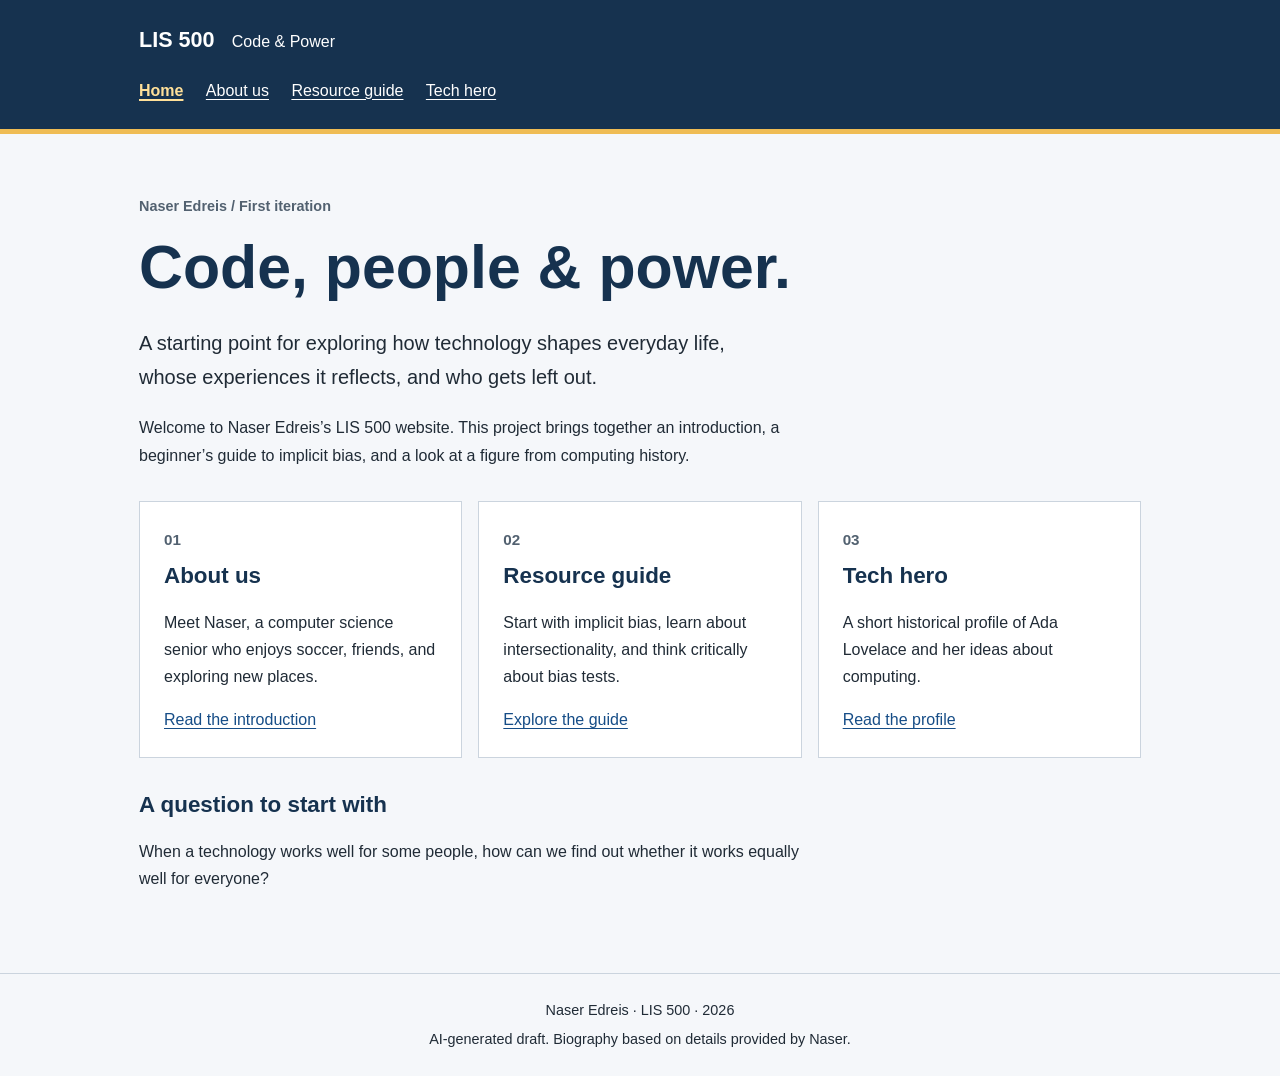
==== index.html @ 10c44515 "Add AI-generated LIS 500 first-iteration draft Add four linked HTML pages, shared CSS, and a resourc" ====
<!DOCTYPE html>
<html lang="en">
<head>
<meta charset="utf-8">
<meta name="viewport" content="width=device-width, initial-scale=1">
<meta name="description" content="Naser Edreis’s LIS 500 project draft: technology, bias, and computing history.">
<title>Home | Naser Edreis · LIS 500</title>
<link rel="stylesheet" href="stylepage.css">
</head>
<body>
<!-- AI-generated draft. The welcome page uses three sections to make the available destinations easy to scan. There is no automatic animation or carousel, so visitors control where they go next.
The page uses standard HTML landmarks so that the navigation, main content, and footer have clear purposes. A skip link lets keyboard users move directly to the main section. All visual rules are stored in stylepage.css instead of being repeated inside the HTML. Relative links keep the pages connected when the folder is published through GitHub Pages. The navigation marks the current page with aria-current, which gives assistive technology more information than color alone. Headings follow a logical order, and paragraphs stay fairly short to support reading on smaller screens. The layout avoids JavaScript because ordinary links and native HTML already provide the interactions this draft needs. These implementation comments were written by AI, not by the student. Student initials must only be added to explanations the student actually authors. -->
<a class="skip" href="#main">Skip to content</a>
<header><div class="header-inner"><a class="brand" href="index.html">LIS 500 <span>Code &amp; Power</span></a><nav aria-label="Main navigation"><a href="index.html" aria-current="page">Home</a><a href="about.html">About us</a><a href="resources.html">Resource guide</a><a href="heroes.html">Tech hero</a></nav></div></header>
<main id="main"><p class="eyebrow">Naser Edreis / First iteration</p><h1>Code, people & power.</h1><p class="intro">A starting point for exploring how technology shapes everyday life, whose experiences it reflects, and who gets left out.</p><p>Welcome to Naser Edreis’s LIS 500 website. This project brings together an introduction, a beginner’s guide to implicit bias, and a look at a figure from computing history.</p><div class="cards"><section><span class="number">01</span><h2>About us</h2><p>Meet Naser, a computer science senior who enjoys soccer, friends, and exploring new places.</p><a href="about.html">Read the introduction</a></section><section><span class="number">02</span><h2>Resource guide</h2><p>Start with implicit bias, learn about intersectionality, and think critically about bias tests.</p><a href="resources.html">Explore the guide</a></section><section><span class="number">03</span><h2>Tech hero</h2><p>A short historical profile of Ada Lovelace and her ideas about computing.</p><a href="heroes.html">Read the profile</a></section></div><section><h2>A question to start with</h2><p>When a technology works well for some people, how can we find out whether it works equally well for everyone?</p></section></main>
<footer><p>Naser Edreis · LIS 500 · 2026</p><p>AI-generated draft. Biography based on details provided by Naser.</p></footer>
</body>
</html>
---- stylepage.css ----
/* AI-generated draft stylesheet. One external file keeps spacing, colors, and
navigation consistent across all four pages. System fonts avoid extra downloads.
The layout wraps on small screens and uses relative units for readable text. */
* { box-sizing: border-box; }
body { margin: 0; color: #202b36; background: #f5f7fa; font-family: Arial, sans-serif; font-size: 1rem; line-height: 1.7; }
a { color: #164d87; text-underline-offset: .2em; }
a:hover { text-decoration-thickness: .15em; }
a:focus-visible, summary:focus-visible { outline: 3px solid #b65000; outline-offset: 5px; }
header { background: #16324f; color: white; border-bottom: 5px solid #efbc54; }
.header-inner { max-width: 1050px; margin: auto; padding: 1.4rem 1.5rem; }
.brand { color: white; font-size: 1.35rem; font-weight: bold; text-decoration: none; }
.brand span { font-size: 1rem; font-weight: normal; margin-left: .7rem; }
nav { display: flex; flex-wrap: wrap; gap: .5rem 1.4rem; margin-top: .9rem; }
header nav a { color: white; padding: .2rem 0; }
nav a[aria-current="page"] { color: #ffe099; font-weight: bold; text-decoration-thickness: .15em; }
main { max-width: 1050px; margin: auto; padding: 2.8rem 1.5rem 4rem; min-height: 65vh; }
h1 { font-size: clamp(2rem, 5vw, 3.8rem); line-height: 1.15; margin: .4rem 0 1.5rem; color: #16324f; }
h2 { font-size: 1.4rem; line-height: 1.3; color: #16324f; }
p, li { max-width: 75ch; }
.intro { font-size: 1.25rem; max-width: 58ch; }
.eyebrow { font-weight: bold; color: #526170; font-size: .9rem; }
section, article { margin-top: 2rem; }
.cards { display: grid; grid-template-columns: repeat(3, 1fr); gap: 1rem; margin: 2rem 0; }
.cards section, .bio { background: white; border: 1px solid #cbd4de; padding: 1.5rem; margin: 0; }
.number { font-size: .95rem; font-weight: bold; color: #526170; }
.cards h2 { margin-top: .5rem; }
.note { padding: 1rem; background: #fff3d7; border-left: 4px solid #9c6400; }
.contents { padding: 1rem; border: 1px solid #cbd4de; background: white; }
figure { margin: 1.5rem 0; }
img { max-width: 100%; height: auto; }
figcaption { color: #526170; font-size: .9rem; }
details { border: 1px solid #cbd4de; padding: 1rem; background: white; }
summary { cursor: pointer; font-weight: bold; }
footer { border-top: 1px solid #cbd4de; padding: 1.3rem 1.5rem; text-align: center; font-size: .9rem; }
footer p { margin: .25rem auto; }
.skip { position: absolute; left: -9999px; top: .5rem; padding: .5rem; background: white; }
.skip:focus { left: .5rem; }
@media (max-width: 650px) { .cards { grid-template-columns: 1fr; } main { padding-top: 1.8rem; } .brand span { display: block; margin-left: 0; } }
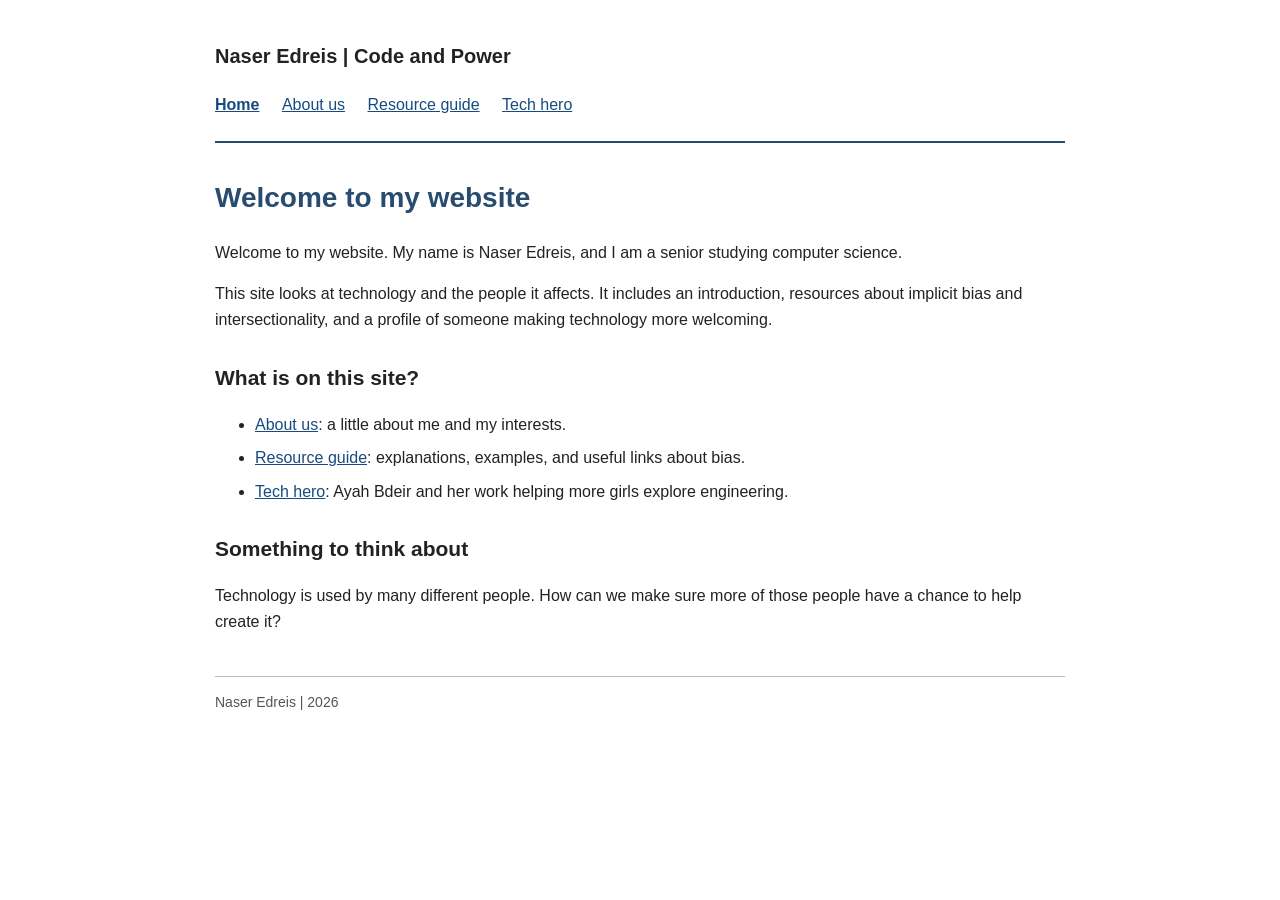
==== commit 0c0b2e01: "Simplify layout and feature Ayah Bdeir" ====
--- a/index.html
+++ b/index.html
@@ -1,18 +1,54 @@
 <!DOCTYPE html>
 <html lang="en">
 <head>
-<meta charset="utf-8">
-<meta name="viewport" content="width=device-width, initial-scale=1">
-<meta name="description" content="Naser Edreis’s LIS 500 project draft: technology, bias, and computing history.">
-<title>Home | Naser Edreis · LIS 500</title>
-<link rel="stylesheet" href="stylepage.css">
+  <meta charset="utf-8">
+  <meta name="viewport" content="width=device-width, initial-scale=1">
+  <meta name="description" content="Naser Edreis’s website about technology, implicit bias, and inclusion.">
+  <title>Home | Naser Edreis</title>
+  <link rel="stylesheet" href="stylepage.css">
 </head>
 <body>
-<!-- AI-generated draft. The welcome page uses three sections to make the available destinations easy to scan. There is no automatic animation or carousel, so visitors control where they go next.
-The page uses standard HTML landmarks so that the navigation, main content, and footer have clear purposes. A skip link lets keyboard users move directly to the main section. All visual rules are stored in stylepage.css instead of being repeated inside the HTML. Relative links keep the pages connected when the folder is published through GitHub Pages. The navigation marks the current page with aria-current, which gives assistive technology more information than color alone. Headings follow a logical order, and paragraphs stay fairly short to support reading on smaller screens. The layout avoids JavaScript because ordinary links and native HTML already provide the interactions this draft needs. These implementation comments were written by AI, not by the student. Student initials must only be added to explanations the student actually authors. -->
-<a class="skip" href="#main">Skip to content</a>
-<header><div class="header-inner"><a class="brand" href="index.html">LIS 500 <span>Code &amp; Power</span></a><nav aria-label="Main navigation"><a href="index.html" aria-current="page">Home</a><a href="about.html">About us</a><a href="resources.html">Resource guide</a><a href="heroes.html">Tech hero</a></nav></div></header>
-<main id="main"><p class="eyebrow">Naser Edreis / First iteration</p><h1>Code, people & power.</h1><p class="intro">A starting point for exploring how technology shapes everyday life, whose experiences it reflects, and who gets left out.</p><p>Welcome to Naser Edreis’s LIS 500 website. This project brings together an introduction, a beginner’s guide to implicit bias, and a look at a figure from computing history.</p><div class="cards"><section><span class="number">01</span><h2>About us</h2><p>Meet Naser, a computer science senior who enjoys soccer, friends, and exploring new places.</p><a href="about.html">Read the introduction</a></section><section><span class="number">02</span><h2>Resource guide</h2><p>Start with implicit bias, learn about intersectionality, and think critically about bias tests.</p><a href="resources.html">Explore the guide</a></section><section><span class="number">03</span><h2>Tech hero</h2><p>A short historical profile of Ada Lovelace and her ideas about computing.</p><a href="heroes.html">Read the profile</a></section></div><section><h2>A question to start with</h2><p>When a technology works well for some people, how can we find out whether it works equally well for everyone?</p></section></main>
-<footer><p>Naser Edreis · LIS 500 · 2026</p><p>AI-generated draft. Biography based on details provided by Naser.</p></footer>
+<!--
+The home page introduces the site before listing its three main sections. An unordered
+list keeps the links simple and easy to find. The pages share one external stylesheet
+named stylepage.css. Keeping the visual rules in one file makes it easier to change the
+whole site without editing each page separately. The navigation uses normal links rather
+than buttons because each link opens a different page. The current page is marked with
+aria-current so its location is available to screen readers as well as sighted readers. A
+skip link appears when it receives keyboard focus and leads directly to the main content.
+The layout uses a single column with a maximum width so paragraphs do not stretch across a
+large screen. Smaller screens keep the same reading order. There are no scripts, animated
+sections, or inline style attributes. Headings divide the content into topics, and the
+footer gives the site a consistent ending.
+-->
+  <a class="skip" href="#main">Skip to content</a>
+  <header>
+    <p class="site-name">Naser Edreis | Code and Power</p>
+    <nav aria-label="Main navigation">
+      <a href="index.html" aria-current="page">Home</a>
+      <a href="about.html">About us</a>
+      <a href="resources.html">Resource guide</a>
+      <a href="heroes.html">Tech hero</a>
+    </nav>
+  </header>
+  <main id="main">
+    <h1>Welcome to my website</h1>
+    <p>Welcome to my website. My name is Naser Edreis, and I am a senior studying computer science.</p>
+    <p>This site looks at technology and the people it affects. It includes an introduction, resources about implicit bias and intersectionality, and a profile of someone making technology more welcoming.</p>
+    <h2>What is on this site?</h2>
+    <ul>
+    <li>
+    <a href="about.html">About us</a>: a little about me and my interests.</li>
+    <li>
+    <a href="resources.html">Resource guide</a>: explanations, examples, and useful links about bias.</li>
+    <li>
+    <a href="heroes.html">Tech hero</a>: Ayah Bdeir and her work helping more girls explore engineering.</li>
+    </ul>
+    <h2>Something to think about</h2>
+    <p>Technology is used by many different people. How can we make sure more of those people have a chance to help create it?</p>
+  </main>
+  <footer>
+    <p>Naser Edreis | 2026</p>
+  </footer>
 </body>
 </html>
--- a/stylepage.css
+++ b/stylepage.css
@@ -1,38 +1,36 @@
-/* AI-generated draft stylesheet. One external file keeps spacing, colors, and
-navigation consistent across all four pages. System fonts avoid extra downloads.
-The layout wraps on small screens and uses relative units for readable text. */
-* { box-sizing: border-box; }
-body { margin: 0; color: #202b36; background: #f5f7fa; font-family: Arial, sans-serif; font-size: 1rem; line-height: 1.7; }
-a { color: #164d87; text-underline-offset: .2em; }
-a:hover { text-decoration-thickness: .15em; }
-a:focus-visible, summary:focus-visible { outline: 3px solid #b65000; outline-offset: 5px; }
-header { background: #16324f; color: white; border-bottom: 5px solid #efbc54; }
-.header-inner { max-width: 1050px; margin: auto; padding: 1.4rem 1.5rem; }
-.brand { color: white; font-size: 1.35rem; font-weight: bold; text-decoration: none; }
-.brand span { font-size: 1rem; font-weight: normal; margin-left: .7rem; }
-nav { display: flex; flex-wrap: wrap; gap: .5rem 1.4rem; margin-top: .9rem; }
-header nav a { color: white; padding: .2rem 0; }
-nav a[aria-current="page"] { color: #ffe099; font-weight: bold; text-decoration-thickness: .15em; }
-main { max-width: 1050px; margin: auto; padding: 2.8rem 1.5rem 4rem; min-height: 65vh; }
-h1 { font-size: clamp(2rem, 5vw, 3.8rem); line-height: 1.15; margin: .4rem 0 1.5rem; color: #16324f; }
-h2 { font-size: 1.4rem; line-height: 1.3; color: #16324f; }
-p, li { max-width: 75ch; }
-.intro { font-size: 1.25rem; max-width: 58ch; }
-.eyebrow { font-weight: bold; color: #526170; font-size: .9rem; }
-section, article { margin-top: 2rem; }
-.cards { display: grid; grid-template-columns: repeat(3, 1fr); gap: 1rem; margin: 2rem 0; }
-.cards section, .bio { background: white; border: 1px solid #cbd4de; padding: 1.5rem; margin: 0; }
-.number { font-size: .95rem; font-weight: bold; color: #526170; }
-.cards h2 { margin-top: .5rem; }
-.note { padding: 1rem; background: #fff3d7; border-left: 4px solid #9c6400; }
-.contents { padding: 1rem; border: 1px solid #cbd4de; background: white; }
-figure { margin: 1.5rem 0; }
+/* Shared styles for all four pages. Simple colors and one column keep the site readable. */
+body {
+  font-family: Arial, sans-serif;
+  font-size: 16px;
+  line-height: 1.6;
+  color: #222;
+  background-color: white;
+  max-width: 850px;
+  margin: 0 auto;
+  padding: 20px;
+}
+header { border-bottom: 2px solid #284b70; padding-bottom: 15px; }
+.site-name { font-size: 20px; font-weight: bold; }
+nav a { display: inline-block; margin: 0 18px 8px 0; }
+a { color: #174b80; }
+a:hover { color: #101f30; }
+nav a[aria-current="page"] { font-weight: bold; }
+main { padding: 15px 0 25px; }
+h1 { font-size: 28px; color: #284b70; }
+h2 { font-size: 21px; margin-top: 28px; }
+li { margin-bottom: 8px; }
+section { margin-top: 25px; }
+figure { margin: 20px 0; }
 img { max-width: 100%; height: auto; }
-figcaption { color: #526170; font-size: .9rem; }
-details { border: 1px solid #cbd4de; padding: 1rem; background: white; }
-summary { cursor: pointer; font-weight: bold; }
-footer { border-top: 1px solid #cbd4de; padding: 1.3rem 1.5rem; text-align: center; font-size: .9rem; }
-footer p { margin: .25rem auto; }
-.skip { position: absolute; left: -9999px; top: .5rem; padding: .5rem; background: white; }
-.skip:focus { left: .5rem; }
-@media (max-width: 650px) { .cards { grid-template-columns: 1fr; } main { padding-top: 1.8rem; } .brand span { display: block; margin-left: 0; } }
+figcaption { color: #555; font-size: 14px; }
+details { border: 1px solid #bbb; padding: 12px; }
+summary { cursor: pointer; }
+footer { border-top: 1px solid #bbb; color: #555; font-size: 14px; }
+/* Keyboard users can see the focused link and skip repeated navigation. */
+a:focus-visible, summary:focus-visible { outline: 2px solid #174b80; outline-offset: 3px; }
+.skip { position: absolute; left: -9999px; }
+.skip:focus { position: static; }
+@media (max-width: 500px) {
+  body { padding: 15px; }
+  nav a { margin-right: 12px; }
+}
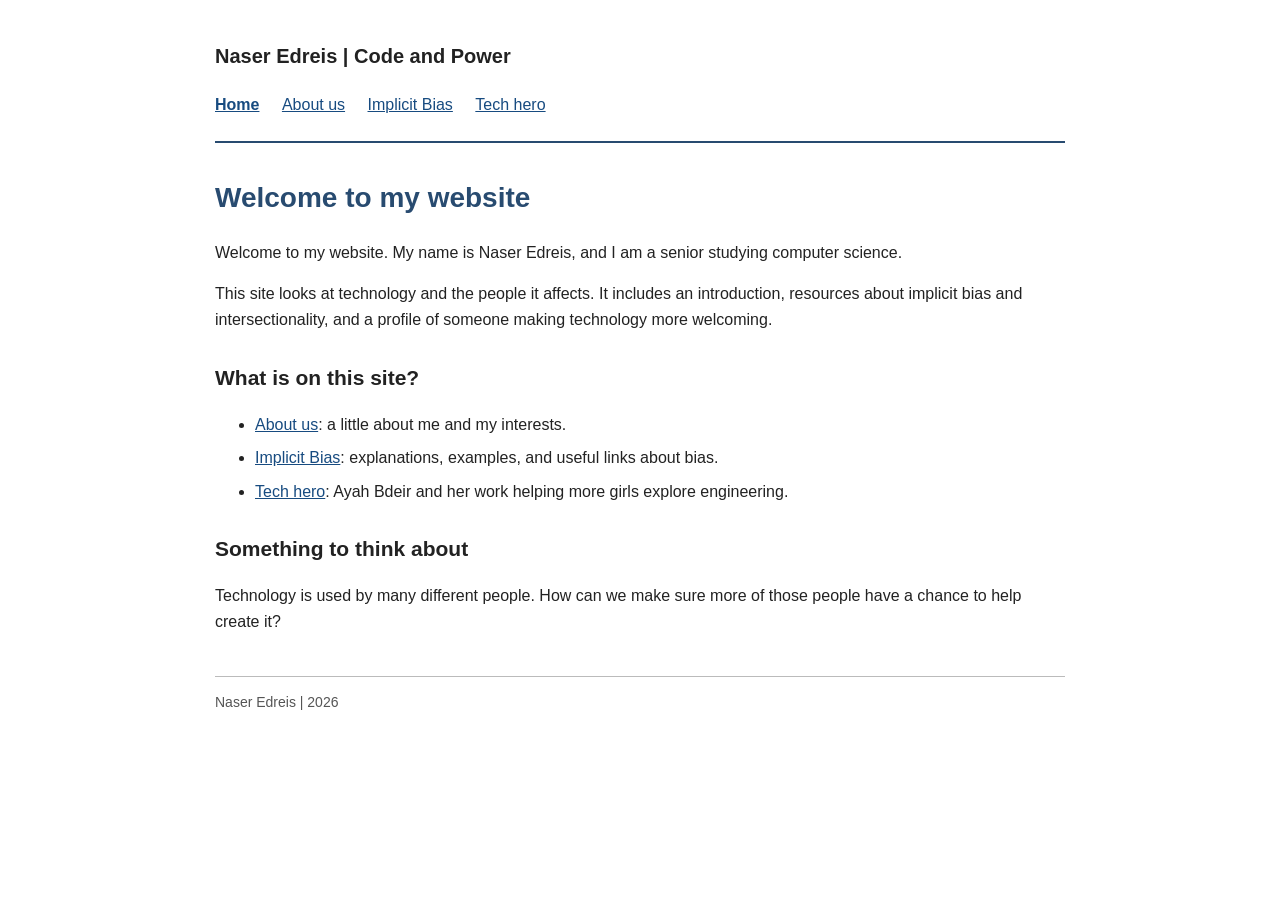
==== commit 6dd74dd1: "Shorten Implicit Bias page and update navigation labels" ====
--- a/index.html
+++ b/index.html
@@ -27,7 +27,7 @@
     <nav aria-label="Main navigation">
       <a href="index.html" aria-current="page">Home</a>
       <a href="about.html">About us</a>
-      <a href="resources.html">Resource guide</a>
+      <a href="resources.html">Implicit Bias</a>
       <a href="heroes.html">Tech hero</a>
     </nav>
   </header>
@@ -40,7 +40,7 @@
     <li>
     <a href="about.html">About us</a>: a little about me and my interests.</li>
     <li>
-    <a href="resources.html">Resource guide</a>: explanations, examples, and useful links about bias.</li>
+    <a href="resources.html">Implicit Bias</a>: explanations, examples, and useful links about bias.</li>
     <li>
     <a href="heroes.html">Tech hero</a>: Ayah Bdeir and her work helping more girls explore engineering.</li>
     </ul>
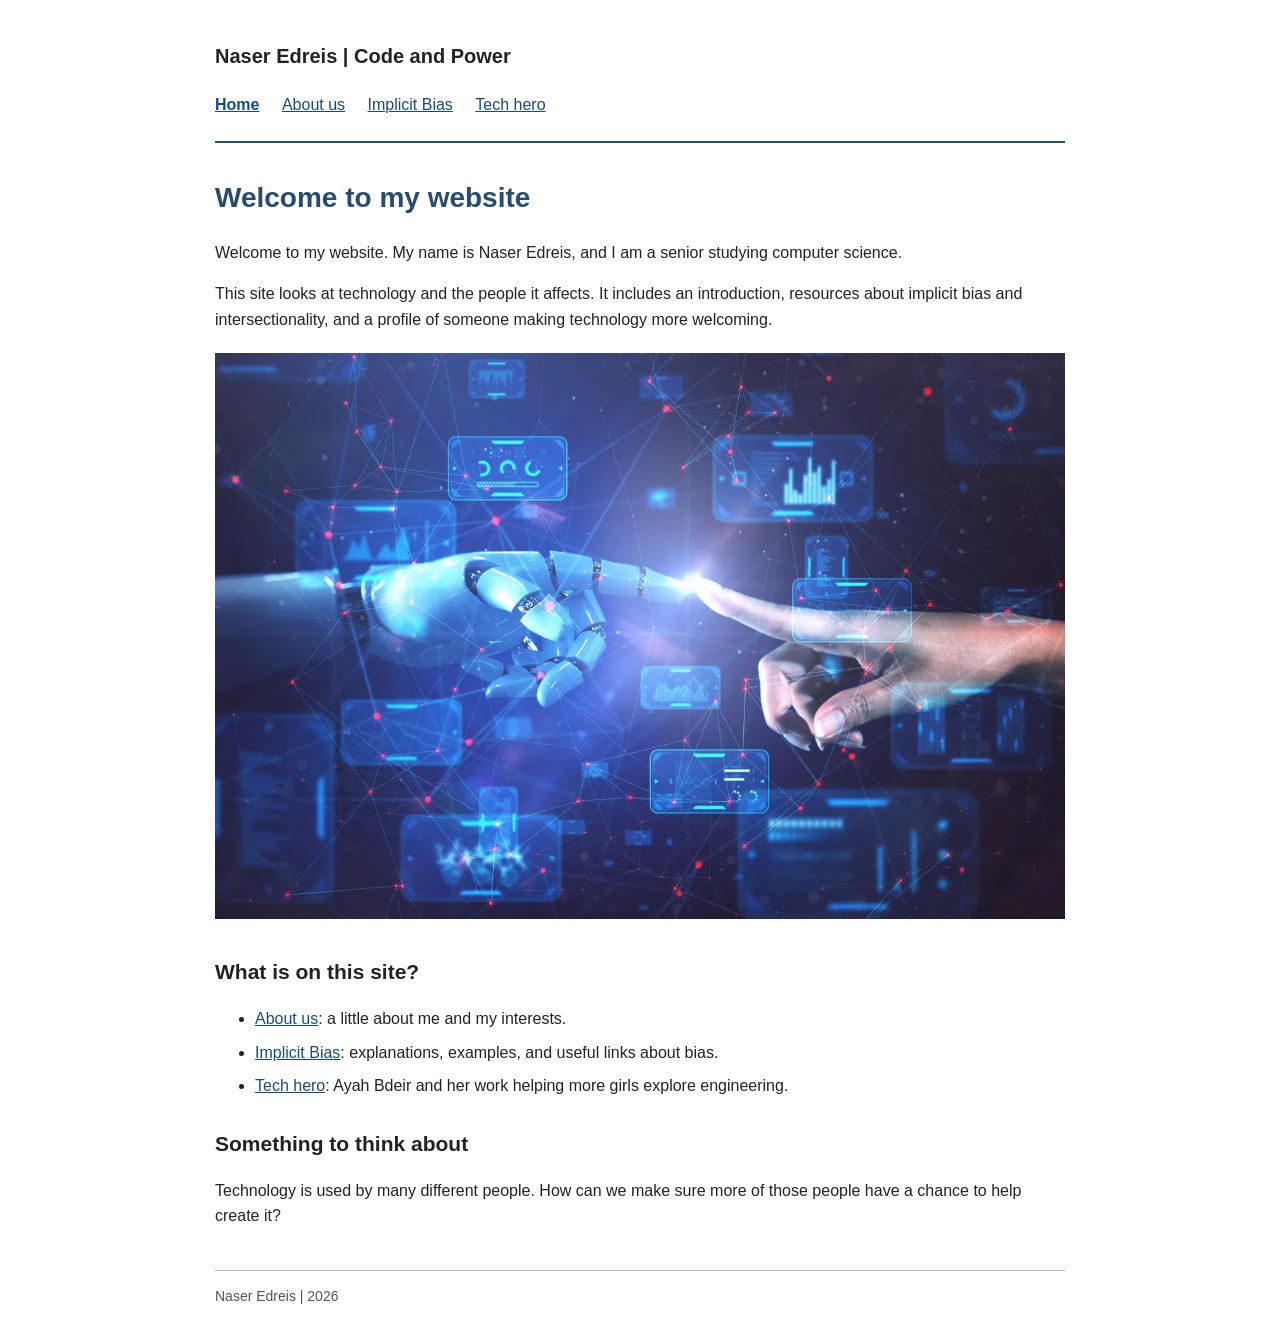
==== commit ca13e15e: "Add technology image to homepage" ====
--- a/index.html
+++ b/index.html
@@ -35,6 +35,10 @@
     <h1>Welcome to my website</h1>
     <p>Welcome to my website. My name is Naser Edreis, and I am a senior studying computer science.</p>
     <p>This site looks at technology and the people it affects. It includes an introduction, resources about implicit bias and intersectionality, and a profile of someone making technology more welcoming.</p>
+    <!-- The image keeps its original proportions. The shared stylesheet lets it shrink on smaller screens. -->
+    <figure>
+      <img src="technology.png" width="1350" height="900" alt="A robotic hand and a human hand touching fingertips, surrounded by blue digital displays and network connections.">
+    </figure>
     <h2>What is on this site?</h2>
     <ul>
     <li>
